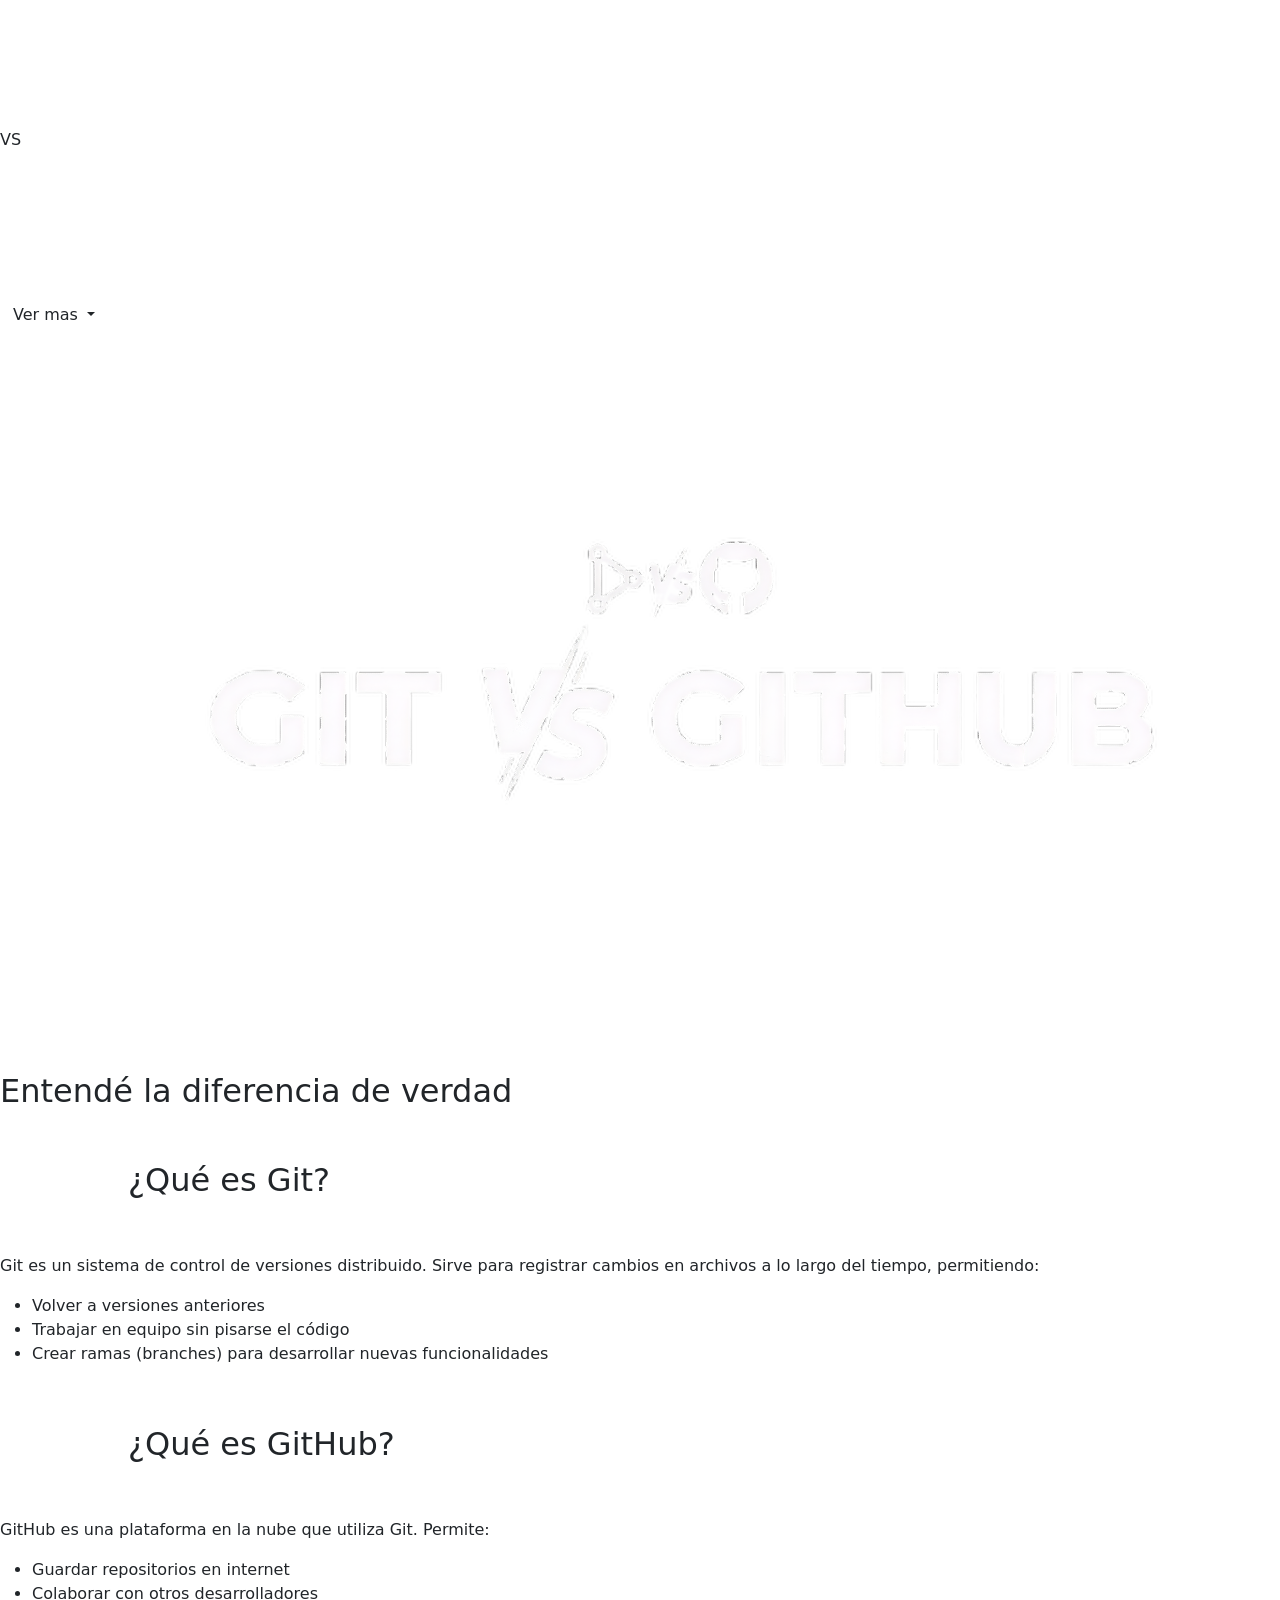
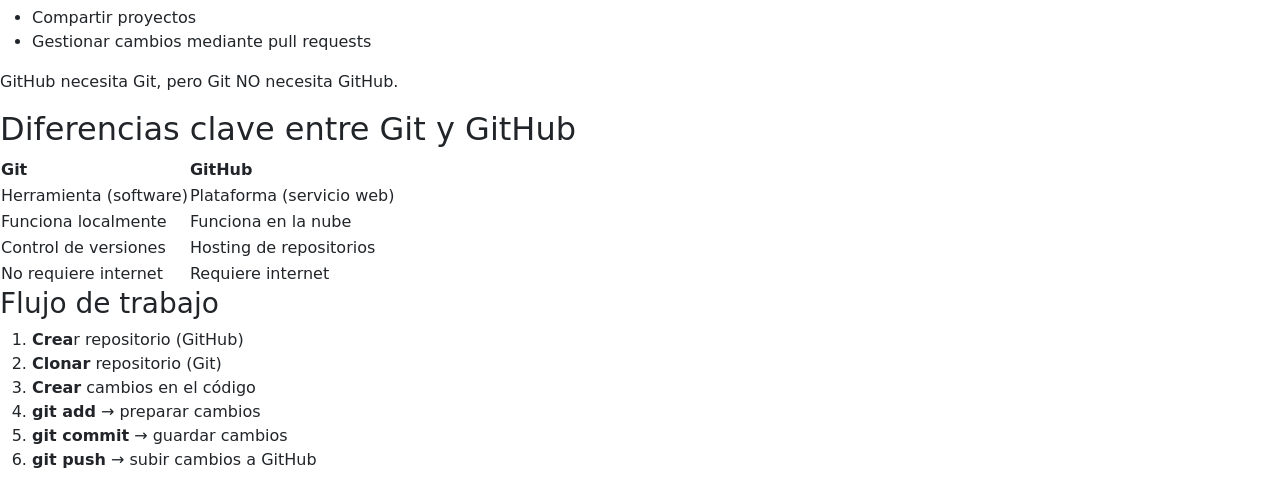
==== Actividad-1-git-vs-github/index.html @ bcbe3dd4 "add: refactorizacion" ====
<!doctype html>
<html lang="en">
  <head>
    <meta charset="UTF-8" />
    <meta name="viewport" content="width=device-width, initial-scale=1.0" />
    <link
      href="https://cdn.jsdelivr.net/npm/bootstrap@5.3.8/dist/css/bootstrap.min.css"
      rel="stylesheet"
      integrity="sha384-sRIl4kxILFvY47J16cr9ZwB07vP4J8+LH7qKQnuqkuIAvNWLzeN8tE5YBujZqJLB"
      crossorigin="anonymous"
    />
    <link
      rel="stylesheet"
      href="/src/styles/style.css"
    />
    <title>Git vs GitHub</title>
  </head>
  <body>
    <header class="header">
      <div class="header-container-img">
        <svg xmlns="http://www.w3.org/2000/svg" width="128" height="128" viewBox="0 0 24 24"><path fill="#ffffff" d="M2.6 10.59L8.38 4.8l1.69 1.7c-.24.85.15 1.78.93 2.23v5.54c-.6.34-1 .99-1 1.73a2 2 0 0 0 2 2a2 2 0 0 0 2-2c0-.74-.4-1.39-1-1.73V9.41l2.07 2.09c-.07.15-.07.32-.07.5a2 2 0 0 0 2 2a2 2 0 0 0 2-2a2 2 0 0 0-2-2c-.18 0-.35 0-.5.07L13.93 7.5a1.98 1.98 0 0 0-1.15-2.34c-.43-.16-.88-.2-1.28-.09L9.8 3.38l.79-.78c.78-.79 2.04-.79 2.82 0l7.99 7.99c.79.78.79 2.04 0 2.82l-7.99 7.99c-.78.79-2.04.79-2.82 0L2.6 13.41c-.79-.78-.79-2.04 0-2.82"/></svg>
        <div><p>VS</p></div>
        <svg xmlns="http://www.w3.org/2000/svg" width="128" height="128" viewBox="0 0 24 24"><path fill="#ffffff" d="M12 2A10 10 0 0 0 2 12c0 4.42 2.87 8.17 6.84 9.5c.5.08.66-.23.66-.5v-1.69c-2.77.6-3.36-1.34-3.36-1.34c-.46-1.16-1.11-1.47-1.11-1.47c-.91-.62.07-.6.07-.6c1 .07 1.53 1.03 1.53 1.03c.87 1.52 2.34 1.07 2.91.83c.09-.65.35-1.09.63-1.34c-2.22-.25-4.55-1.11-4.55-4.92c0-1.11.38-2 1.03-2.71c-.1-.25-.45-1.29.1-2.64c0 0 .84-.27 2.75 1.02c.79-.22 1.65-.33 2.5-.33s1.71.11 2.5.33c1.91-1.29 2.75-1.02 2.75-1.02c.55 1.35.2 2.39.1 2.64c.65.71 1.03 1.6 1.03 2.71c0 3.82-2.34 4.66-4.57 4.91c.36.31.69.92.69 1.85V21c0 .27.16.59.67.5C19.14 20.16 22 16.42 22 12A10 10 0 0 0 12 2"/></svg>
      </div>
      <nav class="header-nav">
        <div
          class="btn-group header-nav-container"
          role="group"
          aria-label="Button group with nested dropdown"
        >
          <div class="btn-group header-nav-container-childrem" role="group">
            <button
              type="button"
              class="btn dropdown-toggle button-ver-mas"
              data-bs-toggle="dropdown"
              aria-expanded="false"
            >
              Ver mas
            </button>
            <ul class="dropdown-menu">
              <li><a href="" class="dropdown-item">Hero</a></li>
              <li><a href="" class="dropdown-item">¿Qué es Git?</a></li>
              <li><a href="" class="dropdown-item">¿Qué es GitHub?</a></li>
              <li><a href="" class="dropdown-item">Diferencias</a></li>
              <li><a href="" class="dropdown-item">Cómo trabajan juntos</a></li>
              <li>
                <a href="" class="dropdown-item">Conceptos clave de Git</a>
              </li>
              <li>
                <a href="" class="dropdown-item">Colaboración en GitHub</a>
              </li>
              <li>
                <a href="" class="dropdown-item">¿Por qué usar Git + GitHub?</a>
              </li>
              <li><a href="" class="dropdown-item">CTA final</a></li>
            </ul>
          </div>
        </div>
      </nav>
    </header>
    <main>
        <!-- seccion 1 introduccion a los conceptos -->
      <section class="section-inicio-lading-page">
        <div class="container-icon-title-home">
          <div class="container-logo-vs">
            <img
              src="/Actividad-1-git-vs-github/src/assets/git-vs-github.png"
              alt=""
            />
          </div>
          <h2>Entendé la diferencia de verdad</h2>
        </div>
      </section>
      <section class="section-info-dark">
        <div class="container-git">
          <h2 class="title-tecno"><svg xmlns="http://www.w3.org/2000/svg" width="128" height="128" viewBox="0 0 24 24"><path fill="#ffffff" d="M2.6 10.59L8.38 4.8l1.69 1.7c-.24.85.15 1.78.93 2.23v5.54c-.6.34-1 .99-1 1.73a2 2 0 0 0 2 2a2 2 0 0 0 2-2c0-.74-.4-1.39-1-1.73V9.41l2.07 2.09c-.07.15-.07.32-.07.5a2 2 0 0 0 2 2a2 2 0 0 0 2-2a2 2 0 0 0-2-2c-.18 0-.35 0-.5.07L13.93 7.5a1.98 1.98 0 0 0-1.15-2.34c-.43-.16-.88-.2-1.28-.09L9.8 3.38l.79-.78c.78-.79 2.04-.79 2.82 0l7.99 7.99c.79.78.79 2.04 0 2.82l-7.99 7.99c-.78.79-2.04.79-2.82 0L2.6 13.41c-.79-.78-.79-2.04 0-2.82"/></svg>¿Qué es Git?</h2>
          <div class="container-info">
            <div class="card-info">
              <p>
                Git es un sistema de control de versiones distribuido. Sirve
                para registrar cambios en archivos a lo largo del tiempo,
                permitiendo:
              </p>
            </div>
            <div class="card-info">
              <ul class="list-git-gitHub">
                <li>Volver a versiones anteriores</li>
                <li>Trabajar en equipo sin pisarse el código</li>
                <li>
                  Crear ramas (branches) para desarrollar nuevas funcionalidades
                </li>
              </ul>
            </div>
          </div>
        </div>

        <div class="containet-git-hub">
          <h2 class="title-tecno"><svg xmlns="http://www.w3.org/2000/svg" width="128" height="128" viewBox="0 0 24 24"><path fill="#ffffff" d="M12 2A10 10 0 0 0 2 12c0 4.42 2.87 8.17 6.84 9.5c.5.08.66-.23.66-.5v-1.69c-2.77.6-3.36-1.34-3.36-1.34c-.46-1.16-1.11-1.47-1.11-1.47c-.91-.62.07-.6.07-.6c1 .07 1.53 1.03 1.53 1.03c.87 1.52 2.34 1.07 2.91.83c.09-.65.35-1.09.63-1.34c-2.22-.25-4.55-1.11-4.55-4.92c0-1.11.38-2 1.03-2.71c-.1-.25-.45-1.29.1-2.64c0 0 .84-.27 2.75 1.02c.79-.22 1.65-.33 2.5-.33s1.71.11 2.5.33c1.91-1.29 2.75-1.02 2.75-1.02c.55 1.35.2 2.39.1 2.64c.65.71 1.03 1.6 1.03 2.71c0 3.82-2.34 4.66-4.57 4.91c.36.31.69.92.69 1.85V21c0 .27.16.59.67.5C19.14 20.16 22 16.42 22 12A10 10 0 0 0 12 2"/></svg>¿Qué es GitHub?</h2>
          <div class="container-info">
            <div class="card-info">
              <p>
                GitHub es una plataforma en la nube que utiliza Git. Permite:
              </p>
            </div>
            <div class="card-info">
              <ul class="list-git-gitHub">
                <li>Guardar repositorios en internet</li>
                <li>Colaborar con otros desarrolladores</li>
                <li>
                  Compartir proyectos
                </li>
                <li>Gestionar cambios mediante pull requests</li>
              </ul>
            </div>
        </div>
    </div>
    <p class="description-git-github">GitHub necesita Git, pero Git NO necesita GitHub.</p>
      </section>

      <!-- section 2 diferencias -->
       <section class="section-diferencias section-info-dark">

        <div class="section-diferencias-container">

            <h2>Diferencias clave entre Git y GitHub</h2>
            <table class="table-styles">
                <tr class="table-header">
                    <th >Git</th>
                    <th >GitHub</th>
    
                </tr>
                <tr>
                    <td>Herramienta (software)</td>
                    <td>Plataforma (servicio web)</td>
                </tr>
                <tr>
                    <td>Funciona localmente</td>
                    <td>Funciona en la nube</td>
                </tr>
                <tr>
                    <td>Control de versiones</td>
                    <td>Hosting de repositorios</td>
                </tr>
                <tr>
                    <td>No requiere internet</td>
                    <td>Requiere internet</td>
                </tr>
            </table>
        </div>
        <div class="section-diferencias-container">
            <h3>Flujo de trabajo</h3>
            <div class="container-flujo" >
                <ol>
                    <li><b>Crea</b>r repositorio (GitHub)</li>
                    <li><b>Clonar</b> repositorio (Git)</li>
                    <li><b>Crear</b> cambios en el código</li>
                    <li><b>git add</b> → preparar cambios</li>
                    <li><b>git commit</b> → guardar cambios</li>
                    <li><b>git push</b> → subir cambios a GitHub</li>
                </ol>
            </div>
        </div>
       </section>
    </main>
  </body>
  <script
    src="https://cdn.jsdelivr.net/npm/bootstrap@5.3.8/dist/js/bootstrap.bundle.min.js"
    integrity="sha384-FKyoEForCGlyvwx9Hj09JcYn3nv7wiPVlz7YYwJrWVcXK/BmnVDxM+D2scQbITxI"
    crossorigin="anonymous"
  ></script>
</html>
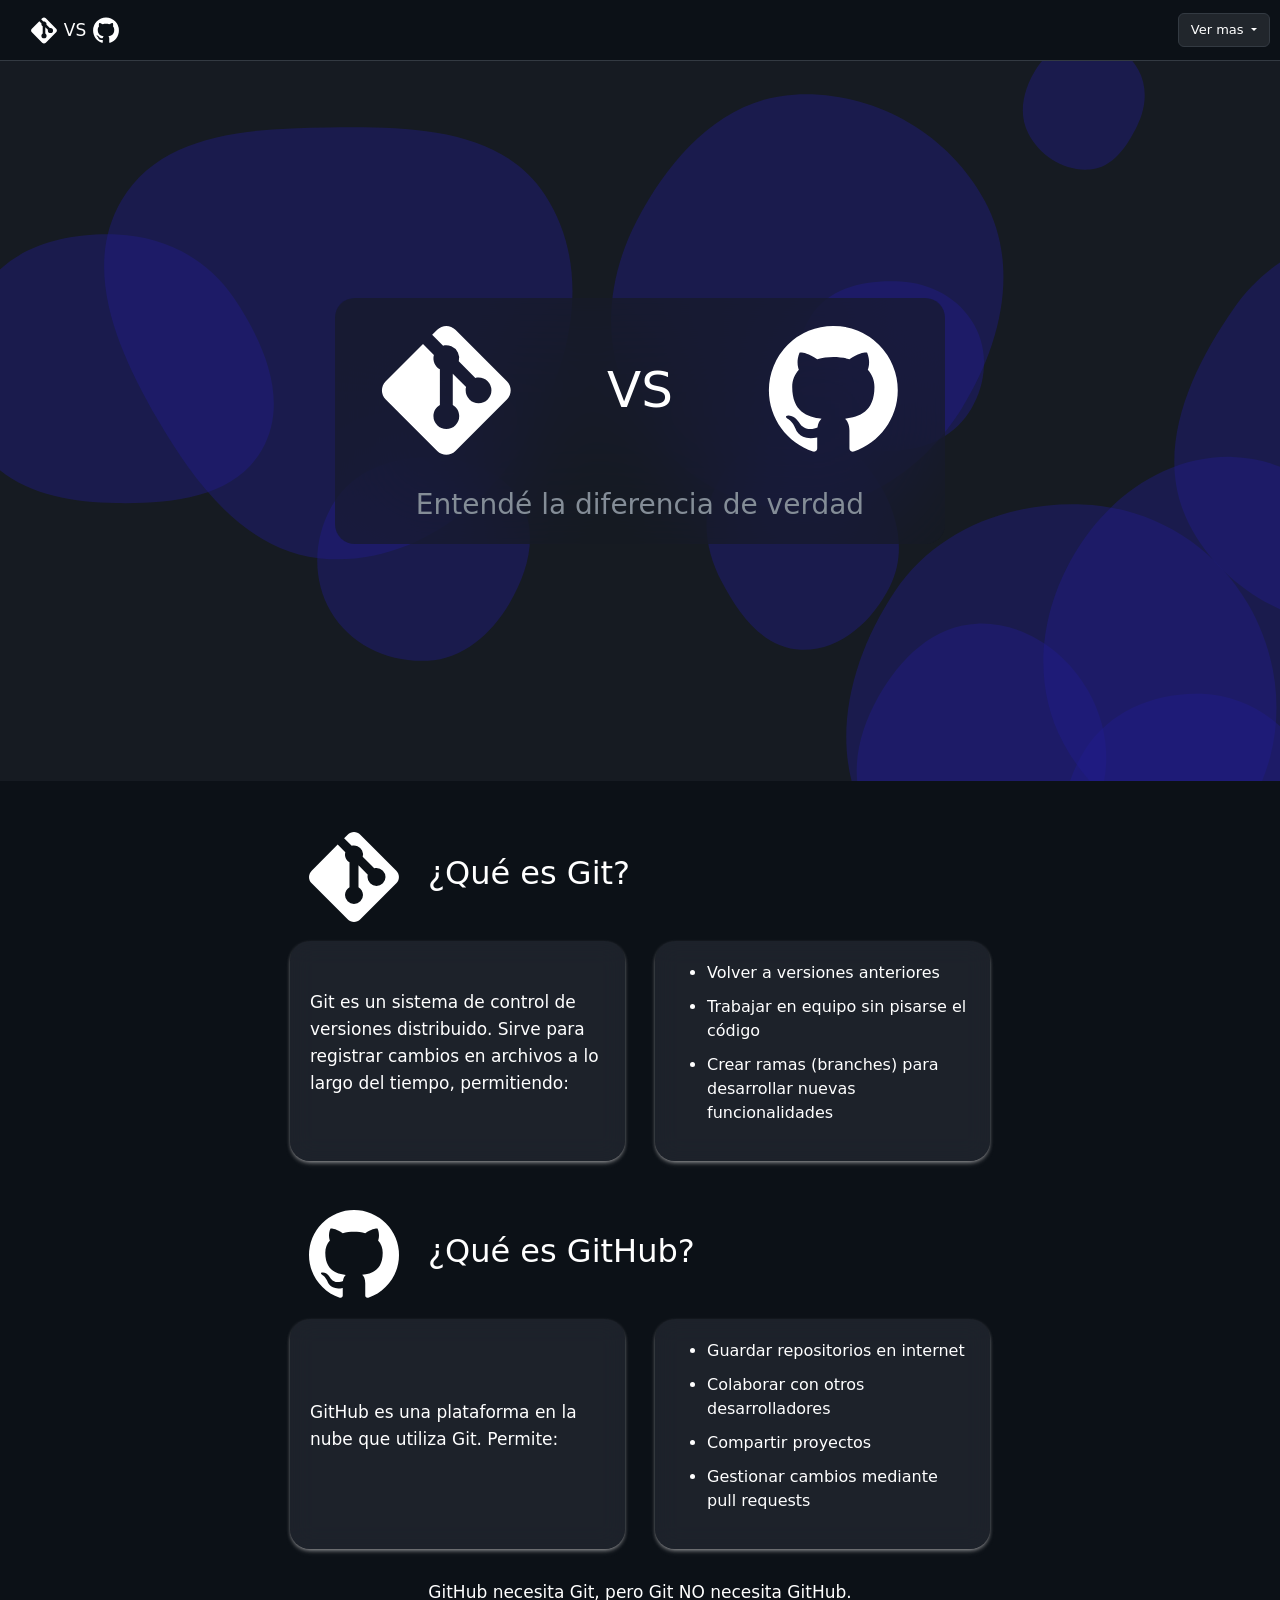
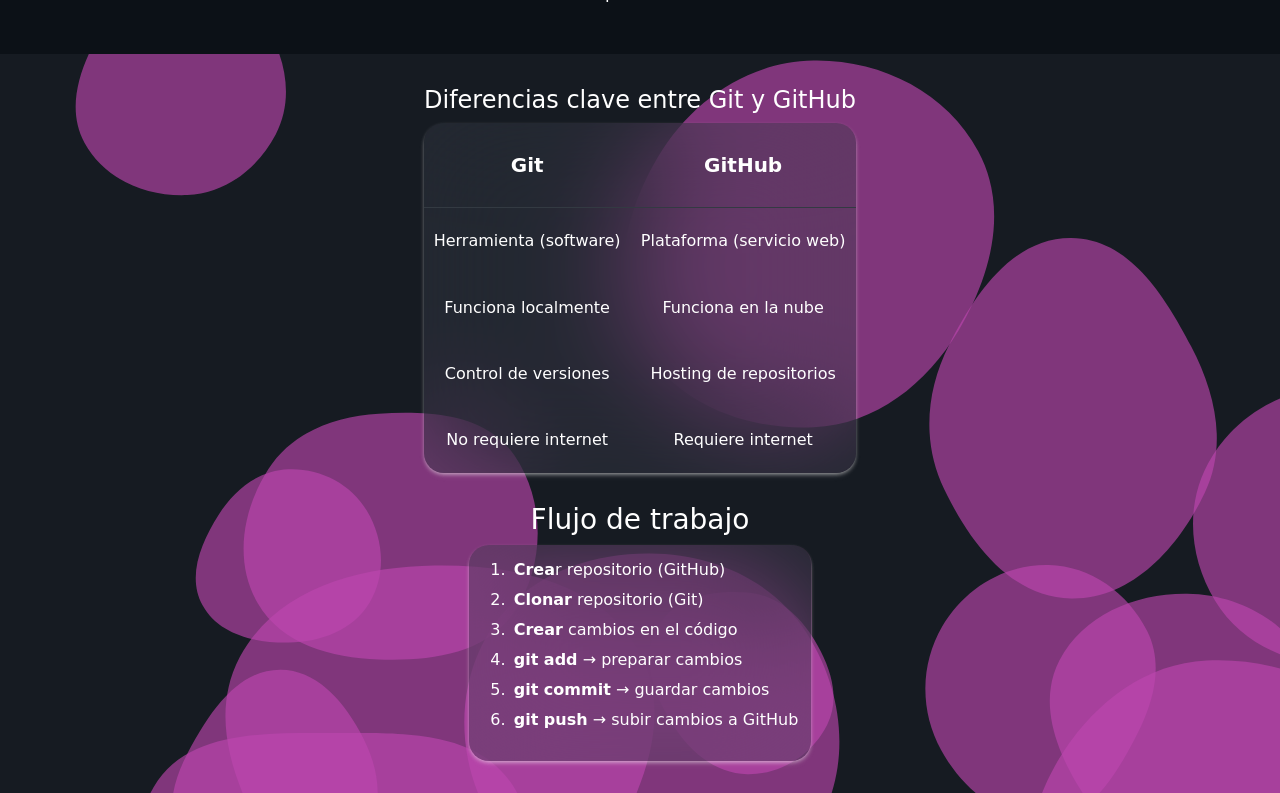
==== commit ac287e37: "correcion menu" ====
--- a/Actividad-1-git-vs-github/index.html
+++ b/Actividad-1-git-vs-github/index.html
@@ -11,7 +11,7 @@
     />
     <link
       rel="stylesheet"
-      href="/src/styles/style.css"
+      href="/Actividad-1-git-vs-github/src/styles/style.css"
     />
     <title>Git vs GitHub</title>
   </head>
@@ -28,7 +28,7 @@
           role="group"
           aria-label="Button group with nested dropdown"
         >
-          <div class="btn-group header-nav-container-childrem" role="group">
+          <div class="btn-group header-nav-container-childrem container-btn-ver-mas" role="group">
             <button
               type="button"
               class="btn dropdown-toggle button-ver-mas"
@@ -37,12 +37,12 @@
             >
               Ver mas
             </button>
-            <ul class="dropdown-menu">
-              <li><a href="" class="dropdown-item">Hero</a></li>
-              <li><a href="" class="dropdown-item">¿Qué es Git?</a></li>
-              <li><a href="" class="dropdown-item">¿Qué es GitHub?</a></li>
-              <li><a href="" class="dropdown-item">Diferencias</a></li>
-              <li><a href="" class="dropdown-item">Cómo trabajan juntos</a></li>
+            <ul class="dropdown-menu menu-nav">
+              <li><a href="#hero" class="dropdown-item">Hero</a></li>
+              <li><a href="#git" class="dropdown-item">¿Qué es Git?</a></li>
+              <li><a href="#github" class="dropdown-item">¿Qué es GitHub?</a></li>
+              <li><a href="#diferencias" class="dropdown-item">Diferencias</a></li>
+              <li><a href="#flujo" class="dropdown-item">Cómo trabajan juntos</a></li>
               <li>
                 <a href="" class="dropdown-item">Conceptos clave de Git</a>
               </li>
@@ -60,65 +60,81 @@
     </header>
     <main>
         <!-- seccion 1 introduccion a los conceptos -->
-      <section class="section-inicio-lading-page">
+      <section class="section-inicio-lading-page" id="hero">
         <div class="container-icon-title-home">
           <div class="container-logo-vs">
-            <img
-              src="/Actividad-1-git-vs-github/src/assets/git-vs-github.png"
-              alt=""
-            />
+            <div>
+
+              <svg xmlns="http://www.w3.org/2000/svg" width="128" height="128" viewBox="0 0 24 24"><path fill="#ffffff" d="M2.6 10.59L8.38 4.8l1.69 1.7c-.24.85.15 1.78.93 2.23v5.54c-.6.34-1 .99-1 1.73a2 2 0 0 0 2 2a2 2 0 0 0 2-2c0-.74-.4-1.39-1-1.73V9.41l2.07 2.09c-.07.15-.07.32-.07.5a2 2 0 0 0 2 2a2 2 0 0 0 2-2a2 2 0 0 0-2-2c-.18 0-.35 0-.5.07L13.93 7.5a1.98 1.98 0 0 0-1.15-2.34c-.43-.16-.88-.2-1.28-.09L9.8 3.38l.79-.78c.78-.79 2.04-.79 2.82 0l7.99 7.99c.79.78.79 2.04 0 2.82l-7.99 7.99c-.78.79-2.04.79-2.82 0L2.6 13.41c-.79-.78-.79-2.04 0-2.82"/></svg>
+            </div>
+            <div class="container-vs"><p>VS</p></div>
+            <div>
+              <svg xmlns="http://www.w3.org/2000/svg" width="128" height="128" viewBox="0 0 24 24"><path fill="#ffffff" d="M12 2A10 10 0 0 0 2 12c0 4.42 2.87 8.17 6.84 9.5c.5.08.66-.23.66-.5v-1.69c-2.77.6-3.36-1.34-3.36-1.34c-.46-1.16-1.11-1.47-1.11-1.47c-.91-.62.07-.6.07-.6c1 .07 1.53 1.03 1.53 1.03c.87 1.52 2.34 1.07 2.91.83c.09-.65.35-1.09.63-1.34c-2.22-.25-4.55-1.11-4.55-4.92c0-1.11.38-2 1.03-2.71c-.1-.25-.45-1.29.1-2.64c0 0 .84-.27 2.75 1.02c.79-.22 1.65-.33 2.5-.33s1.71.11 2.5.33c1.91-1.29 2.75-1.02 2.75-1.02c.55 1.35.2 2.39.1 2.64c.65.71 1.03 1.6 1.03 2.71c0 3.82-2.34 4.66-4.57 4.91c.36.31.69.92.69 1.85V21c0 .27.16.59.67.5C19.14 20.16 22 16.42 22 12A10 10 0 0 0 12 2"/></svg>
+            </div>
           </div>
           <h2>Entendé la diferencia de verdad</h2>
         </div>
       </section>
-      <section class="section-info-dark">
-        <div class="container-git">
-          <h2 class="title-tecno"><svg xmlns="http://www.w3.org/2000/svg" width="128" height="128" viewBox="0 0 24 24"><path fill="#ffffff" d="M2.6 10.59L8.38 4.8l1.69 1.7c-.24.85.15 1.78.93 2.23v5.54c-.6.34-1 .99-1 1.73a2 2 0 0 0 2 2a2 2 0 0 0 2-2c0-.74-.4-1.39-1-1.73V9.41l2.07 2.09c-.07.15-.07.32-.07.5a2 2 0 0 0 2 2a2 2 0 0 0 2-2a2 2 0 0 0-2-2c-.18 0-.35 0-.5.07L13.93 7.5a1.98 1.98 0 0 0-1.15-2.34c-.43-.16-.88-.2-1.28-.09L9.8 3.38l.79-.78c.78-.79 2.04-.79 2.82 0l7.99 7.99c.79.78.79 2.04 0 2.82l-7.99 7.99c-.78.79-2.04.79-2.82 0L2.6 13.41c-.79-.78-.79-2.04 0-2.82"/></svg>¿Qué es Git?</h2>
-          <div class="container-info">
-            <div class="card-info">
-              <p>
-                Git es un sistema de control de versiones distribuido. Sirve
-                para registrar cambios en archivos a lo largo del tiempo,
-                permitiendo:
-              </p>
+
+      <section class="section-info-dark" id="git">
+        <div class="container-conceptos">
+
+          <div class="container-git container-target">
+            
+            <div class="container-icon-title-concepto">
+              <svg xmlns="http://www.w3.org/2000/svg" width="128" height="128" viewBox="0 0 24 24"><path fill="#ffffff" d="M2.6 10.59L8.38 4.8l1.69 1.7c-.24.85.15 1.78.93 2.23v5.54c-.6.34-1 .99-1 1.73a2 2 0 0 0 2 2a2 2 0 0 0 2-2c0-.74-.4-1.39-1-1.73V9.41l2.07 2.09c-.07.15-.07.32-.07.5a2 2 0 0 0 2 2a2 2 0 0 0 2-2a2 2 0 0 0-2-2c-.18 0-.35 0-.5.07L13.93 7.5a1.98 1.98 0 0 0-1.15-2.34c-.43-.16-.88-.2-1.28-.09L9.8 3.38l.79-.78c.78-.79 2.04-.79 2.82 0l7.99 7.99c.79.78.79 2.04 0 2.82l-7.99 7.99c-.78.79-2.04.79-2.82 0L2.6 13.41c-.79-.78-.79-2.04 0-2.82"/></svg>
+              <h2 class="title-tecno">¿Qué es Git?</h2>
             </div>
-            <div class="card-info">
-              <ul class="list-git-gitHub">
-                <li>Volver a versiones anteriores</li>
-                <li>Trabajar en equipo sin pisarse el código</li>
-                <li>
-                  Crear ramas (branches) para desarrollar nuevas funcionalidades
-                </li>
-              </ul>
+            <div class="container-info">
+              <div class="card-info">
+                <p>
+                  Git es un sistema de control de versiones distribuido. Sirve
+                  para registrar cambios en archivos a lo largo del tiempo,
+                  permitiendo:
+                </p>
+              </div>
+              <div class="card-info">
+                <ul class="list-git-gitHub">
+                  <li>Volver a versiones anteriores</li>
+                  <li>Trabajar en equipo sin pisarse el código</li>
+                  <li>
+                    Crear ramas (branches) para desarrollar nuevas funcionalidades
+                  </li>
+                </ul>
+              </div>
             </div>
           </div>
+  
+          <div class="containet-git-hub container-target">
+
+            <div class="container-icon-title-concepto" id="github">
+              <svg xmlns="http://www.w3.org/2000/svg" width="128" height="128" viewBox="0 0 24 24"><path fill="#ffffff" d="M12 2A10 10 0 0 0 2 12c0 4.42 2.87 8.17 6.84 9.5c.5.08.66-.23.66-.5v-1.69c-2.77.6-3.36-1.34-3.36-1.34c-.46-1.16-1.11-1.47-1.11-1.47c-.91-.62.07-.6.07-.6c1 .07 1.53 1.03 1.53 1.03c.87 1.52 2.34 1.07 2.91.83c.09-.65.35-1.09.63-1.34c-2.22-.25-4.55-1.11-4.55-4.92c0-1.11.38-2 1.03-2.71c-.1-.25-.45-1.29.1-2.64c0 0 .84-.27 2.75 1.02c.79-.22 1.65-.33 2.5-.33s1.71.11 2.5.33c1.91-1.29 2.75-1.02 2.75-1.02c.55 1.35.2 2.39.1 2.64c.65.71 1.03 1.6 1.03 2.71c0 3.82-2.34 4.66-4.57 4.91c.36.31.69.92.69 1.85V21c0 .27.16.59.67.5C19.14 20.16 22 16.42 22 12A10 10 0 0 0 12 2"/></svg>
+              <h2 class="title-tecno">¿Qué es GitHub?</h2>
+            </div>
+            <div class="container-info">
+              <div class="card-info">
+                <p>
+                  GitHub es una plataforma en la nube que utiliza Git. Permite:
+                </p>
+              </div>
+              <div class="card-info">
+                <ul class="list-git-gitHub">
+                  <li>Guardar repositorios en internet</li>
+                  <li>Colaborar con otros desarrolladores</li>
+                  <li>
+                    Compartir proyectos
+                  </li>
+                  <li>Gestionar cambios mediante pull requests</li>
+                </ul>
+              </div>
+          </div>
+      </div>
         </div>
-
-        <div class="containet-git-hub">
-          <h2 class="title-tecno"><svg xmlns="http://www.w3.org/2000/svg" width="128" height="128" viewBox="0 0 24 24"><path fill="#ffffff" d="M12 2A10 10 0 0 0 2 12c0 4.42 2.87 8.17 6.84 9.5c.5.08.66-.23.66-.5v-1.69c-2.77.6-3.36-1.34-3.36-1.34c-.46-1.16-1.11-1.47-1.11-1.47c-.91-.62.07-.6.07-.6c1 .07 1.53 1.03 1.53 1.03c.87 1.52 2.34 1.07 2.91.83c.09-.65.35-1.09.63-1.34c-2.22-.25-4.55-1.11-4.55-4.92c0-1.11.38-2 1.03-2.71c-.1-.25-.45-1.29.1-2.64c0 0 .84-.27 2.75 1.02c.79-.22 1.65-.33 2.5-.33s1.71.11 2.5.33c1.91-1.29 2.75-1.02 2.75-1.02c.55 1.35.2 2.39.1 2.64c.65.71 1.03 1.6 1.03 2.71c0 3.82-2.34 4.66-4.57 4.91c.36.31.69.92.69 1.85V21c0 .27.16.59.67.5C19.14 20.16 22 16.42 22 12A10 10 0 0 0 12 2"/></svg>¿Qué es GitHub?</h2>
-          <div class="container-info">
-            <div class="card-info">
-              <p>
-                GitHub es una plataforma en la nube que utiliza Git. Permite:
-              </p>
-            </div>
-            <div class="card-info">
-              <ul class="list-git-gitHub">
-                <li>Guardar repositorios en internet</li>
-                <li>Colaborar con otros desarrolladores</li>
-                <li>
-                  Compartir proyectos
-                </li>
-                <li>Gestionar cambios mediante pull requests</li>
-              </ul>
-            </div>
-        </div>
-    </div>
-    <p class="description-git-github">GitHub necesita Git, pero Git NO necesita GitHub.</p>
-      </section>
+    <div><p class="description-git-github">GitHub necesita Git, pero Git NO necesita GitHub.</p></div>
+    </section>
 
       <!-- section 2 diferencias -->
-       <section class="section-diferencias section-info-dark">
+       <section class="section-diferencias section-info-dark" id="diferencias">
 
         <div class="section-diferencias-container">
 
@@ -147,7 +163,7 @@
                 </tr>
             </table>
         </div>
-        <div class="section-diferencias-container">
+        <div class="section-diferencias-container" id="flujo">
             <h3>Flujo de trabajo</h3>
             <div class="container-flujo" >
                 <ol>
--- a/Actividad-1-git-vs-github/src/styles/style.css
+++ b/Actividad-1-git-vs-github/src/styles/style.css
@@ -0,0 +1,283 @@
+*{
+    padding: 0;
+    margin: 0;
+    box-sizing: border-box;
+}
+html{
+    scroll-behavior: smooth;
+}
+.header{
+    width: 100vw;
+    height: 6.8vh;
+    background-color: rgb(12,17,23);
+    display: flex;
+    flex-direction: row;
+    justify-content: space-between;
+    align-items: center;
+    border-bottom: 1px solid rgb(51, 58, 66) ;
+    position: sticky;
+    top: 0px;
+    z-index: 100;
+}
+section{
+    scroll-margin-top: 6.8vh;
+}
+.header-container-img{
+    display: flex;
+    flex-direction: row;
+    height: 100%;
+    width: 150px;
+    justify-content: center;
+    align-items: center;
+}
+.header-container-img div{
+    color: white;
+    height: 100%;
+    width: max-content;
+    display: flex;
+    display: flex;
+    justify-content: center;
+    align-items: center;
+}
+.header-container-img svg{
+    width: 40px;
+    height: 35px;
+    padding: 2px;
+}
+
+.header-nav{
+    height: 100%;
+    display: flex;
+    flex-direction: row;
+    justify-content: flex-end;
+    align-items: center;
+    padding: 5px;
+    margin-right: 5px;
+}
+
+.header-nav-container-childrem{
+    width: 100%;
+}
+.button-ver-mas{
+    background-color: rgb(33,38,44);
+    border-color: rgb(51, 58, 66);
+    color: white;
+    font-size: 13px;
+    transition: (border-color, background-color) ease .3s;
+}
+
+.button-ver-mas:hover{
+    background-color: rgb(33,38,44);
+    color: white;
+    border-color: rgb(51, 58, 66)
+}
+.menu-nav{
+    background-color: rgb(33,38,44);
+    border-color: rgb(51, 58, 66)
+}
+.menu-nav li a{
+    color: white;
+    transition: background-color  .2s;
+}
+.container-btn-ver-mas{
+    height: 90%;
+    width: 70%;
+    padding: 0px;
+}
+.container-icon-title-home{
+    border-radius: 20px;
+    text-align: center;
+    overflow: hidden;
+    background: hsla(215, 21%, 11%, 0.6);
+    backdrop-filter: blur(55px);
+    -webkit-backdrop-filter: blur(55px);
+    display: grid;
+    grid-template-columns: repeat(auto-fit, minmax(5px,600px));
+    padding: 5px;
+}
+.container-icon-title-home h2{
+    font-size: 28px;
+    color: rgb(132,141,151);
+    padding: 10px;
+}
+.section-inicio-lading-page{
+    width: 100dvw;
+    height: 80dvh;
+    display: flex;
+    flex-direction: column;
+    justify-content: center;
+    align-items: center;
+    overflow: hidden;
+    background-image: url("data:image/svg+xml,%3csvg xmlns='http://www.w3.org/2000/svg' version='1.1' xmlns:xlink='http://www.w3.org/1999/xlink' xmlns:svgjs='http://svgjs.dev/svgjs' width='2000' height='760' preserveAspectRatio='none' viewBox='0 0 2000 760'%3e%3cg mask='url(%26quot%3b%23SvgjsMask1068%26quot%3b)' fill='none'%3e%3crect width='2000' height='760' x='0' y='0' fill='rgba(22%2c 27%2c 34%2c 1)'%3e%3c/rect%3e%3cpath d='M900.273%2c396.844C929.585%2c395.159%2c956.357%2c380.792%2c971.307%2c355.523C986.548%2c329.763%2c988.852%2c297.928%2c974.258%2c271.796C959.31%2c245.03%2c930.885%2c229.993%2c900.273%2c228.326C866.08%2c226.464%2c829.263%2c234.01%2c810.874%2c262.897C791.356%2c293.557%2c793.35%2c334.365%2c813.526%2c364.595C831.881%2c392.096%2c867.264%2c398.742%2c900.273%2c396.844' fill='rgba(33%2c 28%2c 142%2c 0.4)' class='triangle-float3'%3e%3c/path%3e%3cpath d='M986.18%2c811.868C1030.453%2c812.191%2c1074.917%2c796.103%2c1097.915%2c758.271C1121.74%2c719.078%2c1119.546%2c669.723%2c1096.799%2c629.895C1073.86%2c589.731%2c1032.411%2c561.224%2c986.18%2c562.634C941.965%2c563.983%2c908.323%2c597.735%2c886.665%2c636.306C865.548%2c673.914%2c855.962%2c719.141%2c877.231%2c756.663C898.749%2c794.624%2c942.546%2c811.55%2c986.18%2c811.868' fill='rgba(33%2c 28%2c 142%2c 0.4)' class='triangle-float1'%3e%3c/path%3e%3cpath d='M1804.948%2c715.664C1862.034%2c714.535%2c1898.868%2c660.097%2c1923.657%2c608.662C1944.786%2c564.821%2c1943.736%2c516.074%2c1922.163%2c472.45C1897.363%2c422.301%2c1860.786%2c372.091%2c1804.948%2c368.61C1744.389%2c364.835%2c1687.313%2c402.215%2c1659.359%2c456.069C1633.265%2c506.338%2c1650.114%2c564.123%2c1677.819%2c613.523C1706.318%2c664.339%2c1746.697%2c716.816%2c1804.948%2c715.664' fill='rgba(33%2c 28%2c 142%2c 0.4)' class='triangle-float3'%3e%3c/path%3e%3cpath d='M1206.283%2c893.569C1253.345%2c892.518%2c1297.448%2c868.113%2c1319.811%2c826.69C1341.176%2c787.115%2c1333.29%2c739.741%2c1310.148%2c701.178C1287.752%2c663.857%2c1249.783%2c638.974%2c1206.283%2c637.506C1160.009%2c635.944%2c1114.221%2c654.571%2c1089.519%2c693.731C1063.146%2c735.54%2c1058.679%2c789.285%2c1083.617%2c831.966C1108.357%2c874.308%2c1157.255%2c894.664%2c1206.283%2c893.569' fill='rgba(33%2c 28%2c 142%2c 0.4)' class='triangle-float2'%3e%3c/path%3e%3cpath d='M1397.983%2c578.992C1476.281%2c575.485%2c1537.01%2c519.734%2c1577.176%2c452.431C1618.628%2c382.973%2c1650.832%2c296.305%2c1607.42%2c228.055C1565.783%2c162.596%2c1475.368%2c165.234%2c1397.983%2c170.713C1332.457%2c175.352%2c1271.964%2c200.651%2c1234.299%2c254.47C1189.202%2c318.909%2c1153.224%2c399.61%2c1188.644%2c469.835C1226.629%2c545.144%2c1313.722%2c582.767%2c1397.983%2c578.992' fill='rgba(33%2c 28%2c 142%2c 0.4)' class='triangle-float3'%3e%3c/path%3e%3cpath d='M805.941%2c593.426C844.929%2c594.621%2c877.294%2c564.786%2c894.735%2c529.897C910.418%2c498.524%2c903.874%2c462.589%2c886.608%2c432.058C869.014%2c400.946%2c841.679%2c373.451%2c805.941%2c372.886C769.41%2c372.309%2c737.739%2c397.1%2c720.735%2c429.438C704.866%2c459.618%2c710.377%2c494.472%2c726.098%2c524.729C743.448%2c558.121%2c768.329%2c592.273%2c805.941%2c593.426' fill='rgba(33%2c 28%2c 142%2c 0.4)' class='triangle-float2'%3e%3c/path%3e%3cpath d='M803.031%2c448.112C872.866%2c448.753%2c933.661%2c406.56%2c970.448%2c347.196C1009.595%2c284.023%2c1028.673%2c206.033%2c993.668%2c140.474C956.895%2c71.603%2c880.987%2c29.374%2c803.031%2c33.647C731.076%2c37.591%2c678.81%2c95.683%2c645.45%2c159.559C614.908%2c218.039%2c609.236%2c286.266%2c640.857%2c344.169C673.841%2c404.567%2c734.216%2c447.48%2c803.031%2c448.112' fill='rgba(33%2c 28%2c 142%2c 0.4)' class='triangle-float1'%3e%3c/path%3e%3cpath d='M1938.44%2c688.939C2010.996%2c691.103%2c2066.189%2c631.379%2c2101.793%2c568.123C2136.581%2c506.316%2c2154.918%2c430.695%2c2117.816%2c370.248C2081.947%2c311.809%2c2006.955%2c299.258%2c1938.44%2c301.983C1875.508%2c304.486%2c1813.511%2c328.959%2c1782.18%2c383.595C1750.99%2c437.984%2c1762.571%2c503.046%2c1791.133%2c558.859C1823.118%2c621.36%2c1868.261%2c686.846%2c1938.44%2c688.939' fill='rgba(33%2c 28%2c 142%2c 0.4)' class='triangle-float1'%3e%3c/path%3e%3cpath d='M432.021%2c604.441C467.747%2c602.783%2c495.924%2c577.924%2c514.087%2c547.115C532.604%2c515.705%2c543.475%2c477.486%2c525.599%2c445.707C507.451%2c413.444%2c469.038%2c401.176%2c432.021%2c401.224C395.102%2c401.272%2c358.437%2c414.647%2c338.862%2c445.949C318.121%2c479.117%2c315.787%2c521.672%2c335.61%2c555.397C355.193%2c588.713%2c393.418%2c606.232%2c432.021%2c604.441' fill='rgba(33%2c 28%2c 142%2c 0.4)' class='triangle-float2'%3e%3c/path%3e%3cpath d='M1094.292%2c113.234C1117.442%2c111.562%2c1131.825%2c90.003%2c1142.009%2c69.147C1150.738%2c51.271%2c1152.657%2c30.868%2c1143.008%2c13.471C1133.061%2c-4.462%2c1114.794%2c-16.443%2c1094.292%2c-16.885C1073.011%2c-17.344%2c1053.437%2c-6.532%2c1041.793%2c11.287C1028.83%2c31.126%2c1022.078%2c55.957%2c1032.928%2c77.026C1044.582%2c99.657%2c1068.903%2c115.068%2c1094.292%2c113.234' fill='rgba(33%2c 28%2c 142%2c 0.4)' class='triangle-float2'%3e%3c/path%3e%3cpath d='M1090.53%2c851.639C1163.944%2c847.055%2c1227.319%2c802.706%2c1262.171%2c737.93C1295.191%2c676.558%2c1291.714%2c603.151%2c1256.622%2c542.94C1221.79%2c483.176%2c1159.662%2c445.827%2c1090.53%2c443.428C1016.744%2c440.868%2c944.275%2c469.329%2c903.2%2c530.678C856.94%2c599.771%2c835.344%2c690.154%2c877.258%2c761.966C918.923%2c833.353%2c1008.035%2c856.79%2c1090.53%2c851.639' fill='rgba(33%2c 28%2c 142%2c 0.4)' class='triangle-float1'%3e%3c/path%3e%3cpath d='M121.275%2c446.828C176.604%2c447.632%2c239.188%2c441.485%2c266.673%2c393.458C294.049%2c345.622%2c269.488%2c287.426%2c238.636%2c241.754C211.947%2c202.245%2c168.923%2c179.941%2c121.275%2c178.216C69.941%2c176.358%2c16.354%2c189.715%2c-11.788%2c232.688C-42.465%2c279.532%2c-46.535%2c341.773%2c-16.981%2c389.334C11.253%2c434.771%2c67.786%2c446.05%2c121.275%2c446.828' fill='rgba(33%2c 28%2c 142%2c 0.4)' class='triangle-float2'%3e%3c/path%3e%3cpath d='M1237.082%2c790.149C1304.094%2c787.605%2c1354.598%2c734.498%2c1385.169%2c674.812C1412.83%2c620.807%2c1411.972%2c558.375%2c1383.139%2c504.987C1352.662%2c448.555%2c1301.201%2c402.084%2c1237.082%2c400.611C1170.741%2c399.087%2c1112.645%2c440.849%2c1078.917%2c497.997C1044.569%2c556.196%2c1035.974%2c627.418%2c1068.148%2c686.847C1101.828%2c749.059%2c1166.389%2c792.833%2c1237.082%2c790.149' fill='rgba(33%2c 28%2c 142%2c 0.4)' class='triangle-float2'%3e%3c/path%3e%3cpath d='M329.24%2c505.851C413.093%2c509.511%2c486.147%2c454.395%2c529.021%2c382.239C572.944%2c308.317%2c592.15%2c214.26%2c545.367%2c142.114C501.328%2c74.2%2c410.178%2c73.213%2c329.24%2c74.146C250.62%2c75.052%2c161.437%2c79.229%2c121.572%2c146.998C81.365%2c215.348%2c117.821%2c297.391%2c157.54%2c366.026C197.164%2c434.497%2c250.205%2c502.402%2c329.24%2c505.851' fill='rgba(33%2c 28%2c 142%2c 0.4)' class='triangle-float3'%3e%3c/path%3e%3c/g%3e%3cdefs%3e%3cmask id='SvgjsMask1068'%3e%3crect width='2000' height='760' fill='white'%3e%3c/rect%3e%3c/mask%3e%3cstyle%3e %40keyframes float1 %7b 0%25%7btransform: translate(0%2c 0)%7d 50%25%7btransform: translate(-10px%2c 0)%7d 100%25%7btransform: translate(0%2c 0)%7d %7d .triangle-float1 %7b animation: float1 5s infinite%3b %7d %40keyframes float2 %7b 0%25%7btransform: translate(0%2c 0)%7d 50%25%7btransform: translate(-5px%2c -5px)%7d 100%25%7btransform: translate(0%2c 0)%7d %7d .triangle-float2 %7b animation: float2 4s infinite%3b %7d %40keyframes float3 %7b 0%25%7btransform: translate(0%2c 0)%7d 50%25%7btransform: translate(0%2c -10px)%7d 100%25%7btransform: translate(0%2c 0)%7d %7d .triangle-float3 %7b animation: float3 6s infinite%3b %7d %3c/style%3e%3c/defs%3e%3c/svg%3e");
+}
+
+.container-logo-vs{
+    overflow: hidden;
+    display: flex;
+    flex-wrap: wrap;
+    align-items: center;
+    justify-content: center;
+    height: max-content;
+    padding: 10px;
+}
+.container-logo-vs div{
+    width: 30%;
+    height: 100%;
+    flex: 1;
+    display: flex;
+    flex-direction: column;
+    justify-content: center;
+    align-items: center;
+}
+.container-logo-vs div svg{
+    width: 80%;
+    height: 80%;
+}
+.container-logo-vs p{
+    color: white;
+    font-size: 50px;
+    margin: 0px;
+}
+.container-logo-vs svg{
+    padding: 0px;
+}
+
+.section-info-dark{
+    background-color: rgb(12,17,23);
+    color: white;
+    padding: 2rem;
+    display: flex;
+    flex-direction: column;
+    justify-content: center;
+    align-items: center;
+    gap: 30px;
+}
+
+.container-icon-title-concepto{
+    display: flex;
+    /* flex-wrap: wrap; */
+}
+.container-icon-title-concepto h2, svg{
+    display: block;
+    display: flex;
+    justify-content: center;
+    align-items: center;
+    width: max-content;
+    padding: 10px;
+}
+
+.container-info{
+    width: 100%;
+    display: grid;
+    grid-template-columns: repeat(auto-fit, minmax(245px, 1fr));
+    gap: 30px;
+}
+.container-conceptos{
+    max-width: 90%;
+    display: grid;
+    grid-template-columns: repeat(auto-fit, minmax(150px, 700px));
+    gap: 30px;
+}
+.card-info{
+    background: hsla(217, 14%, 25%, 0.4);
+    backdrop-filter: blur(12px);
+    -webkit-backdrop-filter: blur(12px);
+    display: flex;
+    border-radius: 20px;
+    justify-content: center;
+    align-items: center;
+    padding: 20px;
+    transition: transform 0.3s ease, box-shadow 0.3s ease;
+    box-shadow: 
+    0 4px 6px -1px rgba(247, 243, 243, 0.1), 
+    0 2px 4px -1px rgba(247, 243, 243, 0.6);
+}
+.card-info:hover{
+    /* Efecto de acercamiento */
+  transform: translateY(-10px); /* Sube la tarjeta */
+  
+  /* Sombra más profunda y difusa (indica altura) */
+  box-shadow: 
+    0 20px 25px -5px rgba(247, 243, 243, 0.1), 
+    0 10px 10px -5px rgba(247, 243, 243, 0.6);
+}
+p{
+    font-size: 17px;
+    line-height: 1.6;
+}
+
+.list-git-gitHub{
+    display: flex;
+    flex-direction: column;
+    gap: 10px;
+}
+.title-tecno{
+    padding: 10px;
+}
+.description-git-github{
+    text-align: center;
+}
+
+.header-container-img div p{
+    padding: 0;
+    margin: 0;
+}
+
+/* diferenciasd */
+.section-diferencias{
+    width: 100%;
+    display: grid;
+    grid-template-columns: 1fr;
+    background-image: url("data:image/svg+xml,%3csvg xmlns='http://www.w3.org/2000/svg' version='1.1' xmlns:xlink='http://www.w3.org/1999/xlink' xmlns:svgjs='http://svgjs.dev/svgjs' width='2000' height='760' preserveAspectRatio='none' viewBox='0 0 2000 760'%3e%3cg mask='url(%26quot%3b%23SvgjsMask1176%26quot%3b)' fill='none'%3e%3crect width='2000' height='760' x='0' y='0' fill='rgba(22%2c 27%2c 34%2c 1)'%3e%3c/rect%3e%3cpath d='M1941.197%2c722.52C2013.224%2c721.996%2c2060.723%2c656.885%2c2097.15%2c594.746C2134.163%2c531.608%2c2170.164%2c457.017%2c2134.207%2c393.272C2097.861%2c328.837%2c2015.175%2c318.634%2c1941.197%2c318.275C1866.367%2c317.912%2c1782.153%2c326.475%2c1744.915%2c391.383C1707.785%2c456.102%2c1743.22%2c532.858%2c1781.266%2c597.043C1818.298%2c659.517%2c1868.574%2c723.048%2c1941.197%2c722.52' fill='rgba(190%2c 70%2c 176%2c 0.63)' class='triangle-float1'%3e%3c/path%3e%3cpath d='M1187.233%2c809.302C1233.597%2c811.005%2c1280.169%2c793.685%2c1304.945%2c754.459C1331.372%2c712.619%2c1333.637%2c659.112%2c1309.32%2c616.011C1284.598%2c572.191%2c1237.542%2c546.485%2c1187.233%2c545.816C1135.692%2c545.13%2c1083.053%2c566.894%2c1059.387%2c612.686C1037.108%2c655.793%2c1057.151%2c705.649%2c1083.603%2c746.329C1107.22%2c782.649%2c1143.939%2c807.712%2c1187.233%2c809.302' fill='rgba(190%2c 70%2c 176%2c 0.63)' class='triangle-float3'%3e%3c/path%3e%3cpath d='M336.759%2c1001.777C397.927%2c1003.64%2c457.862%2c980.557%2c492.257%2c929.941C531.564%2c872.097%2c554.73%2c795.014%2c517.485%2c735.822C481.65%2c678.87%2c404.047%2c682.607%2c336.759%2c682.81C270.004%2c683.011%2c191.728%2c679.35%2c157.911%2c736.906C123.866%2c794.85%2c159.233%2c865.247%2c196.842%2c920.945C229.148%2c968.789%2c279.056%2c1000.02%2c336.759%2c1001.777' fill='rgba(190%2c 70%2c 176%2c 0.63)' class='triangle-float2'%3e%3c/path%3e%3cpath d='M1330.285%2c616.406C1380.852%2c618.241%2c1432.354%2c603.483%2c1460.935%2c561.728C1493.484%2c514.175%2c1506.72%2c450.97%2c1477.529%2c401.285C1448.62%2c352.08%2c1387.272%2c336.298%2c1330.285%2c339.353C1278.867%2c342.109%2c1232.513%2c370.415%2c1208.058%2c415.729C1184.769%2c458.883%2c1189.583%2c510.924%2c1215.091%2c552.804C1239.545%2c592.954%2c1283.305%2c614.701%2c1330.285%2c616.406' fill='rgba(190%2c 70%2c 176%2c 0.63)' class='triangle-float3'%3e%3c/path%3e%3cpath d='M755.073%2c719.561C788.661%2c720.011%2c819.934%2c699.942%2c834.889%2c669.864C848.511%2c642.466%2c837.713%2c611.393%2c821.865%2c585.22C806.734%2c560.231%2c784.182%2c540.508%2c755.073%2c538.05C720.936%2c535.168%2c682.749%2c542.469%2c665.399%2c572.009C647.901%2c601.8%2c660.936%2c638.247%2c678.88%2c667.772C695.974%2c695.899%2c722.162%2c719.12%2c755.073%2c719.561' fill='rgba(190%2c 70%2c 176%2c 0.63)' class='triangle-float1'%3e%3c/path%3e%3cpath d='M821.138%2c372.925C883.348%2c369.98%2c934.193%2c329.63%2c966.15%2c276.174C999.135%2c220.999%2c1016.344%2c153.943%2c985.894%2c97.329C954.061%2c38.144%2c888.332%2c5.44%2c821.138%2c6.561C755.836%2c7.65%2c699.26%2c46.682%2c665.632%2c102.67C630.848%2c160.583%2c616.526%2c232.577%2c650.218%2c291.132C683.98%2c349.808%2c753.518%2c376.127%2c821.138%2c372.925' fill='rgba(190%2c 70%2c 176%2c 0.63)' class='triangle-float1'%3e%3c/path%3e%3cpath d='M194.949%2c141.008C233.202%2c139.326%2c265.541%2c114.253%2c283.288%2c80.324C299.753%2c48.846%2c295.064%2c12.503%2c278.644%2c-18.999C260.61%2c-53.598%2c233.963%2c-88.651%2c194.949%2c-89.157C155.363%2c-89.671%2c127.228%2c-55.49%2c107.405%2c-21.222C87.544%2c13.112%2c73.206%2c53.828%2c92.043%2c88.735C111.626%2c125.024%2c153.753%2c142.82%2c194.949%2c141.008' fill='rgba(190%2c 70%2c 176%2c 0.63)' class='triangle-float1'%3e%3c/path%3e%3cpath d='M296.333%2c588.03C328.646%2c587.454%2c360.93%2c575.645%2c377.363%2c547.817C394.046%2c519.565%2c391.355%2c484.048%2c374.28%2c456.031C357.89%2c429.139%2c327.812%2c413.913%2c296.333%2c414.863C266.432%2c415.765%2c242.148%2c435.237%2c226.129%2c460.501C208.586%2c488.168%2c194.344%2c522.096%2c210.143%2c550.795C226.319%2c580.18%2c262.795%2c588.627%2c296.333%2c588.03' fill='rgba(190%2c 70%2c 176%2c 0.63)' class='triangle-float1'%3e%3c/path%3e%3cpath d='M1764.407%2c548.787C1796.177%2c550.232%2c1830.964%2c543.345%2c1847.156%2c515.973C1863.559%2c488.245%2c1852.997%2c454.25%2c1836.81%2c426.396C1820.722%2c398.712%2c1796.421%2c372.984%2c1764.407%2c373.577C1733.099%2c374.157%2c1710.99%2c401.233%2c1696.504%2c428.994C1683.273%2c454.349%2c1679.64%2c484.116%2c1693.743%2c508.996C1708.031%2c534.202%2c1735.463%2c547.471%2c1764.407%2c548.787' fill='rgba(190%2c 70%2c 176%2c 0.63)' class='triangle-float1'%3e%3c/path%3e%3cpath d='M653.787%2c866.228C722.879%2c867.381%2c789.361%2c832.988%2c823.069%2c772.665C856.041%2c713.659%2c847.585%2c641.034%2c811.596%2c583.819C777.917%2c530.276%2c717.041%2c503.845%2c653.787%2c503.541C589.93%2c503.234%2c526.425%2c527.677%2c493.328%2c582.289C459.093%2c638.779%2c461.517%2c709.668%2c494.015%2c767.175C527.058%2c825.645%2c586.635%2c865.107%2c653.787%2c866.228' fill='rgba(190%2c 70%2c 176%2c 0.63)' class='triangle-float2'%3e%3c/path%3e%3cpath d='M1368.768%2c501.547C1396.012%2c501.944%2c1424.635%2c493.185%2c1437.926%2c469.4C1450.977%2c446.044%2c1441.996%2c418.083%2c1428.229%2c395.142C1414.953%2c373.019%2c1394.565%2c354.616%2c1368.768%2c354.154C1342.258%2c353.679%2c1318.809%2c370.012%2c1305.499%2c392.943C1292.131%2c415.973%2c1289.61%2c444.426%2c1303.014%2c467.434C1316.336%2c490.302%2c1342.306%2c501.161%2c1368.768%2c501.547' fill='rgba(190%2c 70%2c 176%2c 0.63)' class='triangle-float1'%3e%3c/path%3e%3cpath d='M1071.133%2c550.605C1131.992%2c551.497%2c1178.619%2c499.902%2c1204.775%2c444.943C1227.353%2c397.502%2c1215.526%2c345.038%2c1191.106%2c298.518C1164.283%2c247.419%2c1128.843%2c190.64%2c1071.133%2c190.352C1013.152%2c190.063%2c975.272%2c245.587%2c949.071%2c297.312C925.84%2c343.173%2c921.788%2c394.812%2c944.106%2c441.124C970.115%2c495.096%2c1011.227%2c549.727%2c1071.133%2c550.605' fill='rgba(190%2c 70%2c 176%2c 0.63)' class='triangle-float3'%3e%3c/path%3e%3cpath d='M386.47%2c604.943C437.793%2c606.608%2c493.657%2c599.945%2c522.018%2c557.138C552.869%2c510.572%2c553.304%2c446.865%2c521.727%2c400.788C493.157%2c359.098%2c436.926%2c356.423%2c386.47%2c359.343C342.303%2c361.899%2c299.687%2c377.741%2c275.857%2c415.016C250.03%2c455.414%2c241.208%2c507.38%2c265.339%2c548.813C289.343%2c590.029%2c338.799%2c603.397%2c386.47%2c604.943' fill='rgba(190%2c 70%2c 176%2c 0.63)' class='triangle-float1'%3e%3c/path%3e%3cpath d='M439.008%2c930.653C511.003%2c931.56%2c565.454%2c875.252%2c603.388%2c814.054C644.133%2c748.321%2c680.467%2c669.025%2c643.176%2c601.272C605.02%2c531.947%2c518.133%2c514.32%2c439.008%2c515.397C362.166%2c516.443%2c280.452%2c538.918%2c244.245%2c606.703C209.451%2c671.843%2c243.598%2c746.708%2c281.65%2c810C318.152%2c870.714%2c368.172%2c929.76%2c439.008%2c930.653' fill='rgba(190%2c 70%2c 176%2c 0.63)' class='triangle-float2'%3e%3c/path%3e%3cpath d='M284.711%2c820.186C319.51%2c818.856%2c355.356%2c808.41%2c372.678%2c778.2C389.928%2c748.116%2c381.052%2c711.829%2c364.232%2c681.502C346.769%2c650.017%2c320.714%2c619.723%2c284.711%2c619.598C248.557%2c619.473%2c222.963%2c650.024%2c204.231%2c680.947C184.547%2c713.442%2c165.265%2c752.506%2c184.277%2c785.399C203.28%2c818.275%2c246.766%2c821.636%2c284.711%2c820.186' fill='rgba(190%2c 70%2c 176%2c 0.63)' class='triangle-float2'%3e%3c/path%3e%3cpath d='M1052.745%2c769.317C1095.184%2c766.724%2c1119.794%2c725.534%2c1139.517%2c687.867C1157.376%2c653.76%2c1168.728%2c615.185%2c1151.47%2c580.77C1132.457%2c542.855%2c1095.15%2c515.732%2c1052.745%2c514.832C1008.877%2c513.901%2c968.511%2c538.472%2c946.486%2c576.421C924.373%2c614.522%2c924.181%2c661.138%2c945.436%2c699.724C967.483%2c739.747%2c1007.136%2c772.103%2c1052.745%2c769.317' fill='rgba(190%2c 70%2c 176%2c 0.63)' class='triangle-float2'%3e%3c/path%3e%3cpath d='M1550.787%2c523.517C1590.41%2c525.605%2c1634.576%2c524.008%2c1657.082%2c491.33C1682.034%2c455.101%2c1679.867%2c406.23%2c1657.756%2c368.201C1635.759%2c330.367%2c1594.473%2c305.89%2c1550.787%2c308.509C1510.713%2c310.912%2c1482.266%2c344.1%2c1463.943%2c379.821C1447.432%2c412.009%2c1443.561%2c450.103%2c1462.272%2c481.064C1480.412%2c511.08%2c1515.764%2c521.671%2c1550.787%2c523.517' fill='rgba(190%2c 70%2c 176%2c 0.63)' class='triangle-float1'%3e%3c/path%3e%3cpath d='M1206.54%2c1046.287C1283.252%2c1045.522%2c1324.487%2c964.297%2c1360.413%2c896.513C1393.224%2c834.607%2c1422.154%2c764.063%2c1388.772%2c702.463C1354.184%2c638.638%2c1279.04%2c608.86%2c1206.54%2c612.572C1140.052%2c615.976%2c1086.299%2c661.39%2c1053.998%2c719.604C1022.77%2c775.885%2c1020.025%2c841.317%2c1047.257%2c899.636C1079.984%2c969.724%2c1129.192%2c1047.058%2c1206.54%2c1046.287' fill='rgba(190%2c 70%2c 176%2c 0.63)' class='triangle-float3'%3e%3c/path%3e%3c/g%3e%3cdefs%3e%3cmask id='SvgjsMask1176'%3e%3crect width='2000' height='760' fill='white'%3e%3c/rect%3e%3c/mask%3e%3cstyle%3e %40keyframes float1 %7b 0%25%7btransform: translate(0%2c 0)%7d 50%25%7btransform: translate(-10px%2c 0)%7d 100%25%7btransform: translate(0%2c 0)%7d %7d .triangle-float1 %7b animation: float1 5s infinite%3b %7d %40keyframes float2 %7b 0%25%7btransform: translate(0%2c 0)%7d 50%25%7btransform: translate(-5px%2c -5px)%7d 100%25%7btransform: translate(0%2c 0)%7d %7d .triangle-float2 %7b animation: float2 4s infinite%3b %7d %40keyframes float3 %7b 0%25%7btransform: translate(0%2c 0)%7d 50%25%7btransform: translate(0%2c -10px)%7d 100%25%7btransform: translate(0%2c 0)%7d %7d .triangle-float3 %7b animation: float3 6s infinite%3b %7d %3c/style%3e%3c/defs%3e%3c/svg%3e");
+    place-items: center;
+}
+
+
+.table-styles{
+    width: 100%;
+    height: 350px;
+    background: hsla(217, 14%, 25%, 0.4);
+    backdrop-filter: blur(55px);
+    -webkit-backdrop-filter: blur(55px);
+    border-radius: 20px;
+    box-shadow: 
+    0 4px 6px -1px rgba(247, 243, 243, 0.1), 
+    0 2px 4px -1px rgba(247, 243, 243, 0.6);
+    text-align: center;
+}
+
+.table-styles th{
+    font-size: 20px;
+}
+.table-header{
+    border-bottom: 1px solid rgb(51, 58, 66) ;
+}
+
+.section-diferencias-container{
+    display: flex;
+    flex-direction: column;
+    justify-content: center;
+    align-items: center;
+    width: max-content;
+}
+.section-diferencias-container h2{
+    font-size: clamp(1.5rem, 4vw + 1rem, 1rem);
+}
+
+.container-flujo{
+    width: max-content;
+    background: hsla(217, 14%, 25%, 0.4);
+    backdrop-filter: blur(55px);
+    -webkit-backdrop-filter: blur(55px);
+    border-radius: 20px;
+    box-shadow: 
+    0 4px 6px -1px rgba(247, 243, 243, 0.1), 
+    0 2px 4px -1px rgba(247, 243, 243, 0.6);
+    display: flex;
+    justify-content: center;
+    align-items: center;
+    padding:10px
+}
+.container-flujo ol li{
+    padding: 3px;
+}
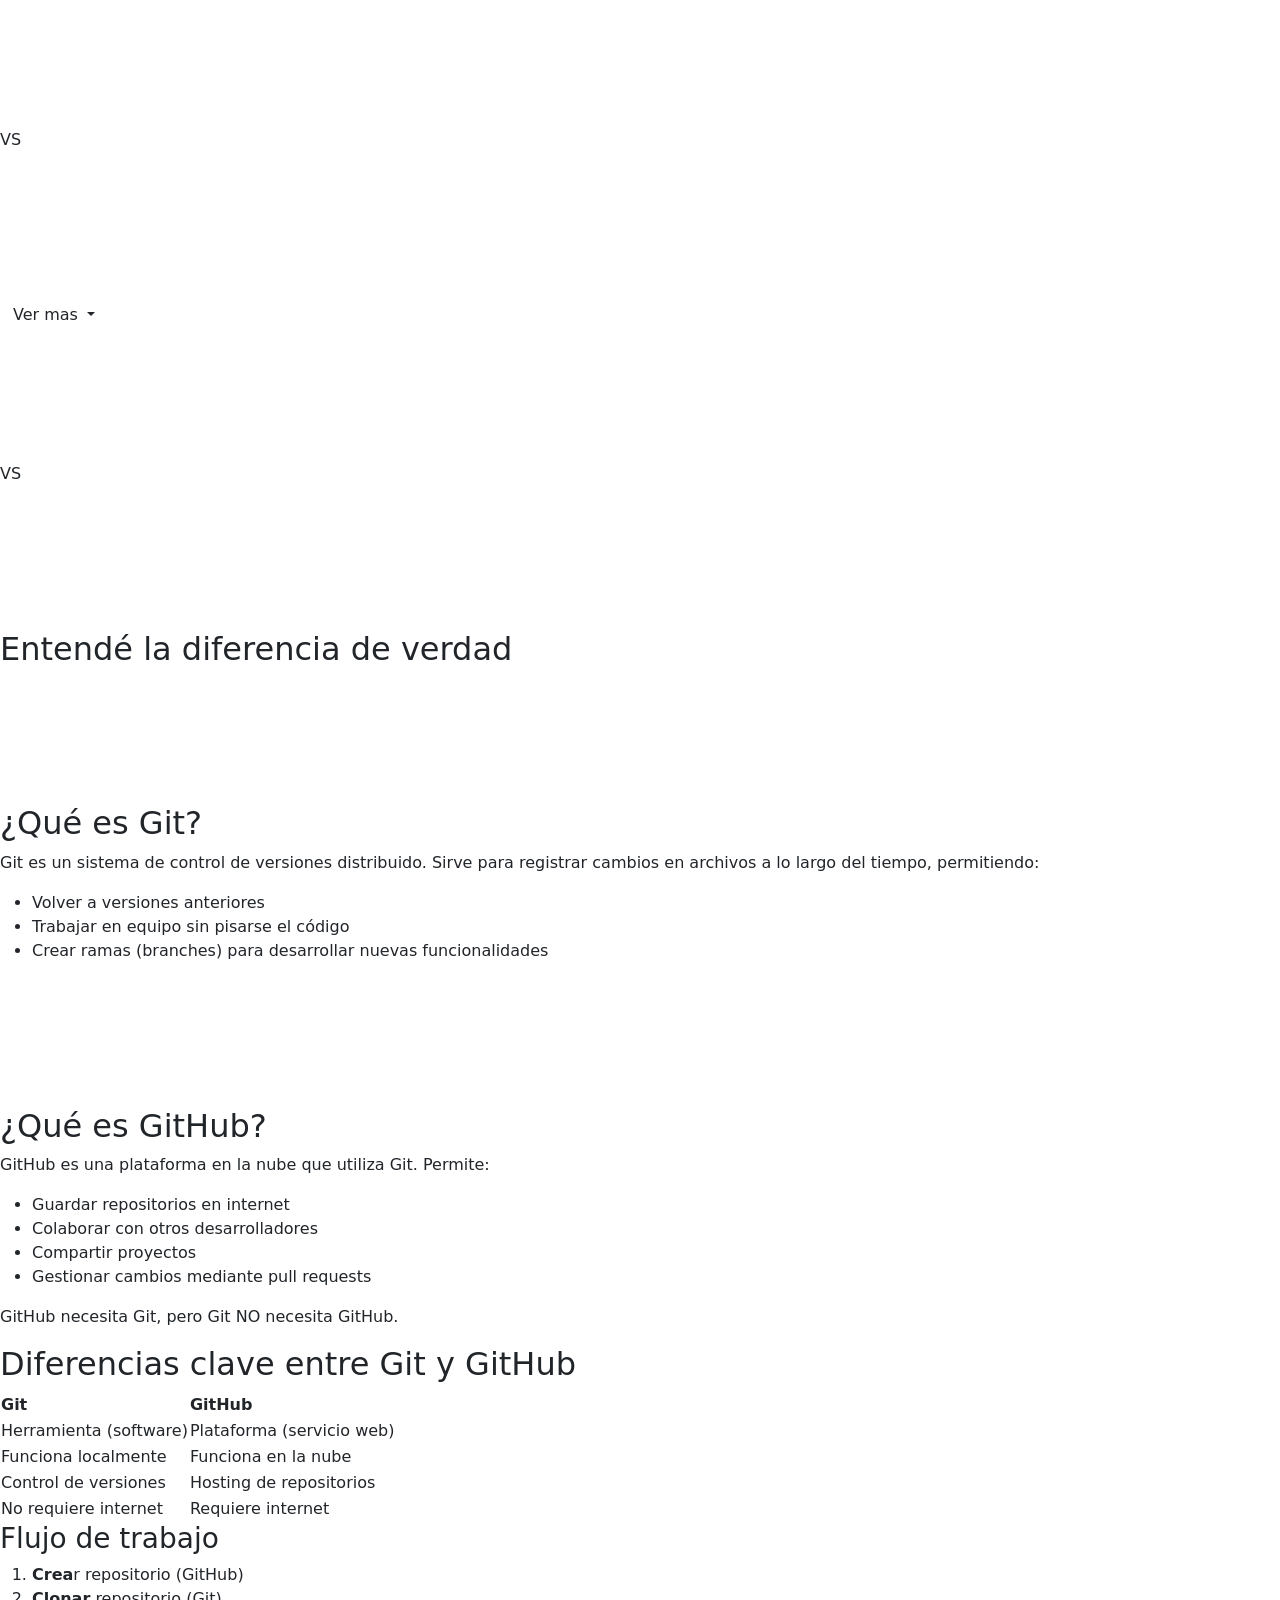
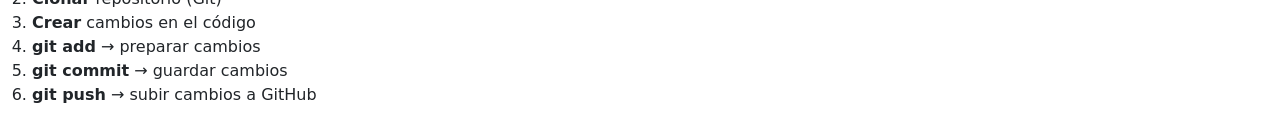
==== commit 51204be7: "eliminacion de imagenes redudantes" ====
--- a/Actividad-1-git-vs-github/index.html
+++ b/Actividad-1-git-vs-github/index.html
@@ -11,7 +11,7 @@
     />
     <link
       rel="stylesheet"
-      href="/Actividad-1-git-vs-github/src/styles/style.css"
+      href="/src/styles/style.css"
     />
     <title>Git vs GitHub</title>
   </head>
